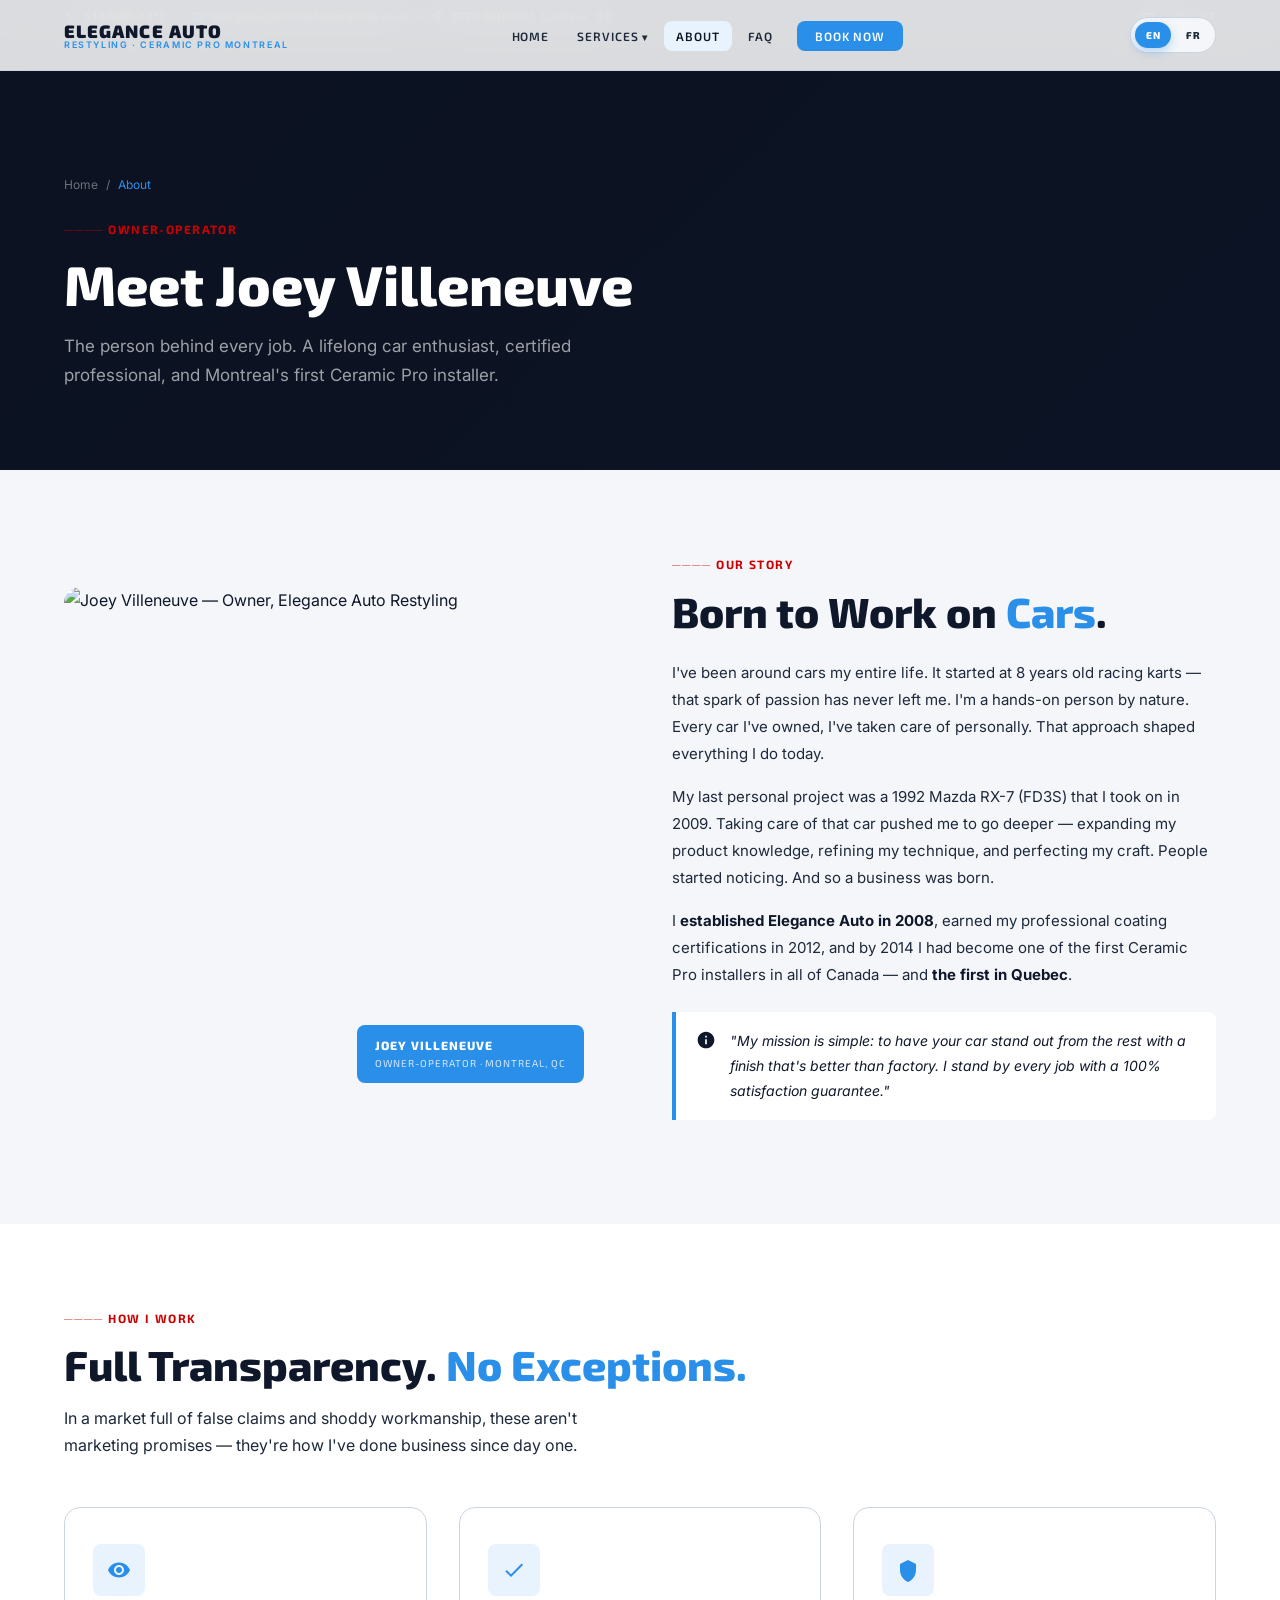
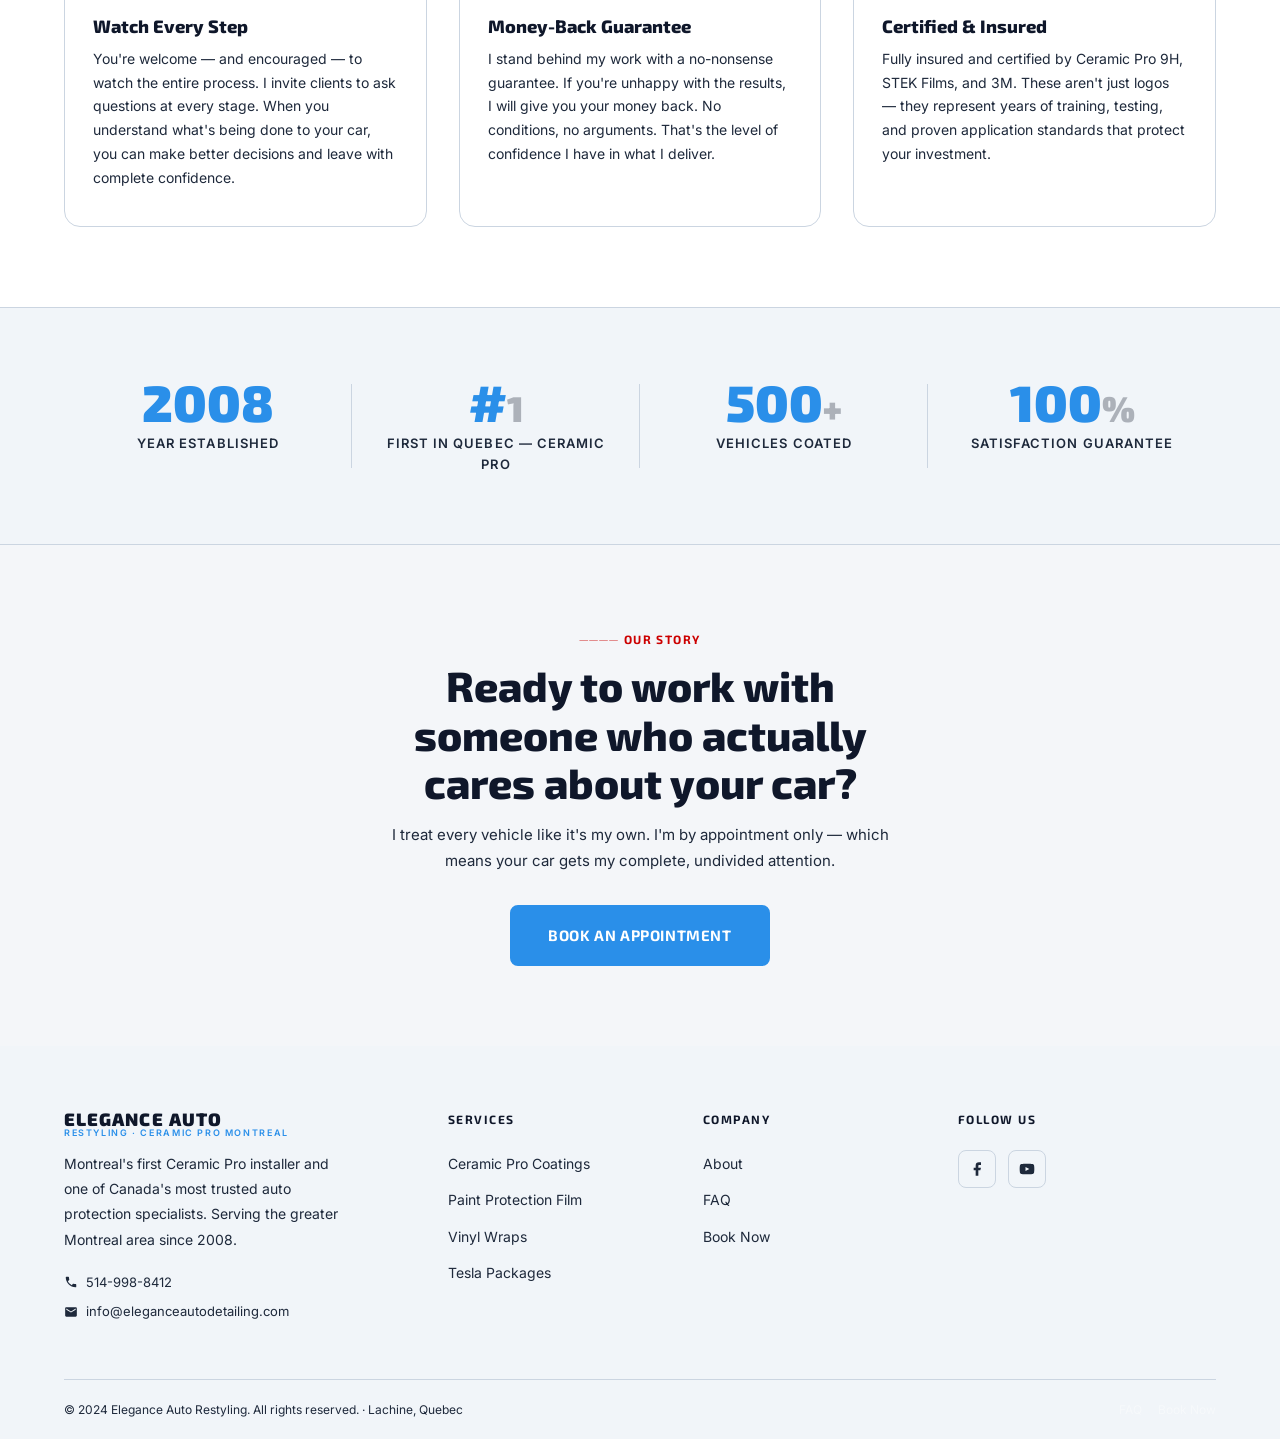
==== about.html @ b11c7e1a "Complete redesign for Elegance Auto Detailing  English/French localization, premium UI, and hero vis" ====
<!DOCTYPE html>
<html lang="en">
<head>
  <meta charset="UTF-8" />
  <meta name="viewport" content="width=device-width, initial-scale=1.0" />
  <title>About Joey Villeneuve — Elegance Auto Restyling Montreal</title>
  <meta name="description" content="Meet Joey Villeneuve, owner-operator of Elegance Auto Restyling. The first Ceramic Pro installer in Quebec, in the industry since 2008, with a passion for cars since childhood." />
  <link rel="stylesheet" href="styles.css" />
</head>
<body>

  <!-- ======================================================
       TOP BAR
  ======================================================= -->
  <div class="top-bar">
    <div class="container top-bar-inner">
      <div class="top-bar-info">
        <span>
          <svg width="14" height="14" fill="none" viewBox="0 0 24 24"><path fill="currentColor" d="M6.62 10.79c1.44 2.83 3.76 5.14 6.59 6.59l2.2-2.2c.27-.27.67-.36 1.02-.24 1.12.37 2.33.57 3.57.57.55 0 1 .45 1 1V20c0 .55-.45 1-1 1-9.39 0-17-7.61-17-17 0-.55.45-1 1-1h3.5c.55 0 1 .45 1 1 0 1.25.2 2.45.57 3.57.11.35.03.74-.25 1.02l-2.2 2.2z"/></svg>
          514-998-8412
        </span>
        <span>
          <svg width="14" height="14" fill="none" viewBox="0 0 24 24"><path fill="currentColor" d="M20 4H4c-1.1 0-1.99.9-1.99 2L2 18c0 1.1.9 2 2 2h16c1.1 0 2-.9 2-2V6c0-1.1-.9-2-2-2zm0 4l-8 5-8-5V6l8 5 8-5v2z"/></svg>
          info@eleganceautodetailing.com
        </span>
        <span>
          <svg width="14" height="14" fill="none" viewBox="0 0 24 24"><path fill="currentColor" d="M12 2C8.13 2 5 5.13 5 9c0 5.25 7 13 7 13s7-7.75 7-13c0-3.87-3.13-7-7-7zm0 9.5c-1.38 0-2.5-1.12-2.5-2.5s1.12-2.5 2.5-2.5 2.5 1.12 2.5 2.5-1.12 2.5-2.5 2.5z"/></svg>
          2776 Rathwell, Lachine, QC
        </span>
      </div>
      <div class="top-bar-social">
        <a href="https://facebook.com" target="_blank">FB</a>
        <a href="https://instagram.com" target="_blank">IG</a>
        <a href="https://youtube.com" target="_blank">YT</a>
      </div>
    </div>
  </div>

  <nav class="nav">
    <div class="container">
      <div class="nav-inner">
        <a href="index.html" class="nav-logo" style="text-decoration:none;">
          <span class="nav-logo-main">Elegance Auto</span>
          <span class="nav-logo-sub" data-i18n="nav_logo_sub">Restyling · Ceramic Pro Montreal</span>
        </a>
        <ul class="nav-links">
          <li><a href="index.html" data-i18n="nav_home">Home</a></li>
          <li class="nav-dropdown">
            <a href="#" data-i18n="nav_services">Services</a>
            <ul class="nav-dropdown-menu">
              <li><a href="ceramic-coating.html" data-i18n="nav_ceramic">Ceramic Pro Coatings</a></li>
              <li><a href="ppf.html" data-i18n="nav_ppf">Paint Protection Film</a></li>
              <li><a href="vinyl-wraps.html" data-i18n="nav_vinyl">Vinyl Wraps</a></li>
              <li><a href="tesla.html" data-i18n="nav_tesla">Tesla Packages</a></li>
            </ul>
          </li>
          <li><a href="about.html" class="active" data-i18n="nav_about">About</a></li>
          <li><a href="faq.html" data-i18n="nav_faq">FAQ</a></li>
          <li><a href="contact.html" class="nav-cta" data-i18n="nav_book">Book Now</a></li>
        </ul>
        <div class="lang-switch" id="lang-toggle" role="button" aria-label="Switch language">
          <div class="lang-switch-cursor"></div>
          <div class="lang-switch-btn active" data-value="en">EN</div>
          <div class="lang-switch-btn" data-value="fr">FR</div>
        </div>
        <div class="nav-hamburger"><span></span><span></span><span></span></div>
      </div>
    </div>
    <div class="nav-mobile">
      <div class="lang-switch" id="lang-toggle-mobile" role="button" aria-label="Switch language">
        <div class="lang-switch-cursor"></div>
        <div class="lang-switch-btn active" data-value="en">EN</div>
        <div class="lang-switch-btn" data-value="fr">FR</div>
      </div>
      <a href="index.html" data-i18n="nav_home">Home</a>
      <a href="ceramic-coating.html" data-i18n="nav_ceramic">Ceramic Coatings</a>
      <a href="ppf.html" data-i18n="nav_ppf">Paint Protection Film</a>
      <a href="vinyl-wraps.html" data-i18n="nav_vinyl">Vinyl Wraps</a>
      <a href="tesla.html" data-i18n="nav_tesla">Tesla Packages</a>
      <a href="about.html" data-i18n="nav_about">About Joey</a>
      <a href="faq.html" data-i18n="nav_faq">FAQ</a>
      <a href="contact.html" data-i18n="nav_book">Book Now</a>
    </div>
  </nav>

  <!-- PAGE HERO -->
  <div class="page-hero">
    <div class="page-hero-bg" style="background-image: url('http://www.eleganceautodetailing.com/uploads/6/9/9/3/6993360/ferrari-ff-9_1_orig.jpg');"></div>
    <div class="page-hero-gradient"></div>
    <div class="container">
      <div class="page-hero-content">
        <div class="breadcrumb"><a href="index.html" data-i18n="nav_home">Home</a> / <span data-i18n="nav_about">About</span></div>
        <div class="section-label" data-i18n="about_eyebrow">Owner-Operator</div>
        <h1 data-i18n="about_title">Meet <span class="highlight">Joey Villeneuve</span></h1>
        <p data-i18n="about_sub">The person behind every job. A lifelong car enthusiast, certified professional, and Montreal's first Ceramic Pro installer.</p>
      </div>
    </div>
  </div>

  <!-- STORY -->
  <section class="about-section">
    <div class="container">
      <div class="about-grid">
        <div class="about-image-wrap">
          <img src="https://eleganceautodetailing-french.weebly.com/uploads/6/9/9/3/6993360/1874423.jpg?296" alt="Joey Villeneuve — Owner, Elegance Auto Restyling" />
          <div class="about-badge">
            <span data-i18n="story_badge_name">Joey Villeneuve</span><br>
            <span style="font-weight:400;font-size:10px;opacity:0.8;" data-i18n="about_badge_sub">Owner-Operator · Montreal, QC</span>
          </div>
        </div>
        <div class="about-content">
          <div class="section-label" data-i18n="story_label">The Story</div>
          <h2 class="section-title" data-i18n="about_story_title">Born to Work on <span class="highlight">Cars</span>.</h2>
          <p data-i18n="about_p1">I've been around cars my entire life. It started at 8 years old racing karts — that spark of passion has never left me. I'm a hands-on person by nature. Every car I've owned, I've taken care of personally. That approach shaped everything I do today.</p>
          <p data-i18n="about_p2">My last personal project was a 1992 Mazda RX-7 (FD3S) that I took on in 2009. Taking care of that car pushed me to go deeper — expanding my product knowledge, refining my technique, and perfecting my craft. People started noticing. And so a business was born.</p>
          <p data-i18n="about_p3">I <strong>established Elegance Auto in 2008</strong>, earned my professional coating certifications in 2012, and by 2014 I had become one of the first Ceramic Pro installers in all of Canada — and <strong>the first in Quebec</strong>.</p>

          <div class="about-highlight">
            <svg width="20" height="20" fill="none" viewBox="0 0 24 24" style="flex-shrink:0;margin-top:2px;"><path fill="currentColor" d="M12 2C6.48 2 2 6.48 2 12s4.48 10 10 10 10-4.48 10-10S17.52 2 12 2zm1 15h-2v-6h2v6zm0-8h-2V7h2v2z"/></svg>
            <p data-i18n="story_quote">"My mission is simple: get your car looking its best, and having it stand out from the rest. A beautiful final product and unmatched professionalism and customer service is what I aim for. I stand by my work — if you are unhappy with the results, I will give you your money back. It's that simple."</p>
          </div>
        </div>
      </div>
    </div>
  </section>

  <!-- VALUES -->
  <section style="background: var(--white); padding: 80px 0;">
    <div class="container">
      <div class="section-label" data-i18n="about_how_label">How I Work</div>
      <h2 class="section-title" data-i18n="about_how_title">Full Transparency. <span class="highlight">No Exceptions.</span></h2>
      <p class="section-sub" data-i18n="about_how_sub">In a market full of false claims and shoddy workmanship, these aren't marketing promises — they're how I've done business since day one.</p>

      <div class="features-grid" style="margin-top:48px;">
        <div class="feature-card">
          <div class="feature-icon">
            <svg width="24" height="24" fill="none" viewBox="0 0 24 24"><path fill="currentColor" d="M12 4.5C7 4.5 2.73 7.61 1 12c1.73 4.39 6 7.5 11 7.5s9.27-3.11 11-7.5c-1.73-4.39-6-7.5-11-7.5zM12 17c-2.76 0-5-2.24-5-5s2.24-5 5-5 5 2.24 5 5-2.24 5-5 5zm0-8c-1.66 0-3 1.34-3 3s1.34 3 3 3 3-1.34 3-3-1.34-3-3-3z"/></svg>
          </div>
          <h3 data-i18n="about_watch_title">Watch Every Step</h3>
          <p data-i18n="about_watch_desc">You're welcome — and encouraged — to watch the entire process. I invite clients to ask questions at every stage. When you understand what's being done to your car, you can make better decisions and leave with complete confidence.</p>
        </div>
        <div class="feature-card">
          <div class="feature-icon">
            <svg width="24" height="24" fill="none" viewBox="0 0 24 24"><path fill="currentColor" d="M9 16.17L4.83 12l-1.42 1.41L9 19 21 7l-1.41-1.41L9 16.17z"/></svg>
          </div>
          <h3 data-i18n="about_money_title">Money-Back Guarantee</h3>
          <p data-i18n="about_money_desc">I stand behind my work with a no-nonsense guarantee. If you're unhappy with the results, I will give you your money back. No conditions, no arguments. That's the level of confidence I have in what I deliver.</p>
        </div>
        <div class="feature-card">
          <div class="feature-icon">
            <svg width="24" height="24" fill="none" viewBox="0 0 24 24"><path fill="currentColor" d="M12 2L4 6v6c0 5.55 3.84 10.74 8 12 4.16-1.26 8-6.45 8-12V6l-8-4z"/></svg>
          </div>
          <h3 data-i18n="about_cert_title">Certified &amp; Insured</h3>
          <p data-i18n="about_cert_desc">Fully insured and certified by Ceramic Pro 9H, STEK Films, and 3M. These aren't just logos — they represent years of training, testing, and proven application standards that protect your investment.</p>
        </div>
      </div>
    </div>
  </section>

  <!-- STATS -->
  <section class="stats-section compact">
    <div class="container">
      <div class="stats-grid">
        <div class="stat-item"><div class="stat-number">2008</div><div class="stat-label">Year Established</div></div>
        <div class="stat-item"><div class="stat-number">#<span>1</span></div><div class="stat-label">First in Quebec — Ceramic Pro</div></div>
        <div class="stat-item"><div class="stat-number">500<span>+</span></div><div class="stat-label">Vehicles Coated</div></div>
        <div class="stat-item"><div class="stat-number">100<span>%</span></div><div class="stat-label">Satisfaction Guarantee</div></div>
      </div>
    </div>
  </section>

  <!-- CTA -->
  <section style="background: var(--gray-light); padding: 80px 0; text-align:center;">
    <div class="container">
      <div class="section-label" data-i18n="story_label">Work With Joey</div>
      <h2 class="section-title" style="max-width:560px; margin:0 auto 16px;" data-i18n="about_cta_title">Ready to work with someone who actually cares about your car?</h2>
      <p style="color:var(--gray); max-width:500px; margin:0 auto 32px; font-size:15px; line-height:1.7;" data-i18n="about_cta_sub">I treat every vehicle like it's my own. I'm by appointment only — which means your car gets my complete, undivided attention.</p>
      <a href="contact.html" class="btn btn-primary" style="font-size:15px; padding:16px 36px;" data-i18n="about_cta_btn">Book an Appointment</a>
    </div>
  </section>

  <footer class="footer">
    <div class="container">
      <div class="footer-grid">
        <div class="footer-brand">
          <a href="index.html" class="nav-logo" style="text-decoration:none;"><span class="nav-logo-main">Elegance Auto</span><span class="nav-logo-sub" data-i18n="nav_logo_sub">Restyling · Ceramic Pro Montreal</span></a>
          <p data-i18n="footer_desc">Montreal's first Ceramic Pro installer and one of Canada's most trusted auto protection specialists. Serving the greater Montreal area since 2008.</p>
          <div class="footer-contact">
            <a href="tel:5149988412"><svg width="14" height="14" fill="none" viewBox="0 0 24 24"><path fill="currentColor" d="M6.62 10.79c1.44 2.83 3.76 5.14 6.59 6.59l2.2-2.2c.27-.27.67-.36 1.02-.24 1.12.37 2.33.57 3.57.57.55 0 1 .45 1 1V20c0 .55-.45 1-1 1-9.39 0-17-7.61-17-17 0-.55.45-1 1-1h3.5c.55 0 1 .45 1 1 0 1.25.2 2.45.57 3.57.11.35.03.74-.25 1.02l-2.2 2.2z"/></svg>514-998-8412</a>
            <a href="mailto:info@eleganceautodetailing.com"><svg width="14" height="14" fill="none" viewBox="0 0 24 24"><path fill="currentColor" d="M20 4H4c-1.1 0-2 .9-2 2v12c0 1.1.9 2 2 2h16c1.1 0 2-.9 2-2V6c0-1.1-.9-2-2-2zm0 4l-8 5-8-5V6l8 5 8-5v2z"/></svg>info@eleganceautodetailing.com</a>
          </div>
        </div>
        <div><div class="footer-heading" data-i18n="footer_services">Services</div><ul class="footer-links"><li><a href="ceramic-coating.html" data-i18n="nav_ceramic">Ceramic Coatings</a></li><li><a href="ppf.html" data-i18n="nav_ppf">Paint Protection Film</a></li><li><a href="vinyl-wraps.html" data-i18n="nav_vinyl">Vinyl Wraps</a></li><li><a href="tesla.html" data-i18n="nav_tesla">Tesla Packages</a></li></ul></div>
        <div><div class="footer-heading" data-i18n="footer_company">Company</div><ul class="footer-links"><li><a href="about.html" data-i18n="nav_about">About Joey</a></li><li><a href="faq.html" data-i18n="nav_faq">FAQ</a></li><li><a href="contact.html" data-i18n="nav_book">Book an Appointment</a></li></ul></div>
        <div><div class="footer-heading" data-i18n="footer_follow">Follow Us</div><div class="footer-social"><a href="https://www.facebook.com/pages/Elegance-Auto-Detailing/112193962170449" target="_blank" rel="noopener"><svg width="16" height="16" fill="currentColor" viewBox="0 0 24 24"><path d="M18 2h-3a5 5 0 0 0-5 5v3H7v4h3v8h4v-8h3l1-4h-4V7a1 1 0 0 1 1-1h3z"/></svg></a><a href="https://www.youtube.com/user/EleganceAutoDetails" target="_blank" rel="noopener"><svg width="16" height="16" fill="currentColor" viewBox="0 0 24 24"><path d="M22.54 6.42a2.78 2.78 0 0 0-1.95-1.96C18.88 4 12 4 12 4s-6.88 0-8.59.46A2.78 2.78 0 0 0 1.46 6.42 29 29 0 0 0 1 12a29 29 0 0 0 .46 5.58 2.78 2.78 0 0 0 1.95 1.95C5.12 20 12 20 12 20s6.88 0 8.59-.47a2.78 2.78 0 0 0 1.95-1.95A29 29 0 0 0 23 12a29 29 0 0 0-.46-5.58zM9.75 15.02V8.98L15.5 12l-5.75 3.02z"/></svg></a></div></div>
      </div>
      <div class="footer-bottom"><span data-i18n="footer_rights">© 2024 Elegance Auto Restyling. All rights reserved.</span><div style="display:flex;gap:16px;"><a href="faq.html" data-i18n="nav_faq">FAQ</a><a href="contact.html" data-i18n="nav_book">Contact</a></div></div>
    </div>
  </footer>

  <script src="js/main.js"></script>
</body>
</html>
---- styles.css ----
/* ============================================================
   ELEGANCE AUTO RESTYLING — Global Stylesheet
   Brand: Primary #2A8FE9 | Accent #CC0000 | BG #FFFFFF | Text #000000
   ============================================================ */

@import url('https://fonts.googleapis.com/css2?family=Exo+2:wght@300;400;600;700;800;900&family=Inter:wght@300;400;500;600&display=swap');

/* --- Reset & Base ------------------------------------------ */
*, *::before, *::after { box-sizing: border-box; margin: 0; padding: 0; }

:root {
  --blue:        #2A8FE9;
  --blue-dark:   #1a6fc0;
  --blue-light:  #e8f3fd;
  --red:         #CC0000;
  --red-dark:    #a30000;
  --black:       #0F172A; /* Slate 900 for better elegance */
  --white:       #FFFFFF;
  --dark:        #F8FAFC; /* Slate 50 for light mode background */
  --dark-2:      #F1F5F9; /* Slate 100 */
  --gray:        #1E293B; /* Slate 800 for maximum readability on light backgrounds */
  --gray-light:  #F4F6F9;
  --border:      #CBD5E1; /* Slate 300 for clearer borders */
  --font-head:   'Exo 2', sans-serif;
  --font-body:   'Inter', sans-serif;
  --radius:      8px;
  --radius-lg:   16px;
  --shadow:      0 10px 15px -3px rgba(0,0,0,0.1), 0 4px 6px -2px rgba(0,0,0,0.05);
  --shadow-md:   0 20px 25px -5px rgba(0,0,0,0.1), 0 10px 10px -5px rgba(0,0,0,0.04);
  --transition:  0.3s cubic-bezier(0.4, 0, 0.2, 1);
}

html { scroll-behavior: smooth; }

body {
  font-family: var(--font-body);
  font-size: 16px;
  line-height: 1.65;
  color: var(--black);
  background: var(--white);
  overflow-x: hidden;
}

img { display: block; max-width: 100%; height: auto; }

a { color: var(--red); text-decoration: none; transition: color var(--transition); }
a:hover { color: var(--red-dark); }

ul { list-style: none; }

/* --- Typography -------------------------------------------- */
h1, h2, h3, h4, h5 {
  font-family: var(--font-head);
  line-height: 1.15;
  font-weight: 800;
  color: var(--black);
}

.section-label {
  display: inline-block;
  font-family: var(--font-head);
  font-size: 12px;
  font-weight: 700;
  letter-spacing: 0.12em;
  text-transform: uppercase;
  color: var(--red);
  margin-bottom: 12px;
}
.section-label::before {
  content: '──── ';
  opacity: 0.5;
}

.section-title {
  font-size: clamp(28px, 4vw, 42px);
  font-weight: 800;
  margin-bottom: 16px;
}

.section-title .highlight { color: var(--blue); }

.section-sub {
  font-size: 16px;
  color: var(--gray);
  max-width: 560px;
  line-height: 1.7;
}

/* --- Layout ------------------------------------------------ */
.container {
  width: 100%;
  max-width: 1200px;
  margin: 0 auto;
  padding: 0 24px;
}

section { padding: 80px 0; }
section.compact { padding: 48px 0; }

/* --- Buttons ----------------------------------------------- */
.btn {
  display: inline-flex;
  align-items: center;
  gap: 8px;
  font-family: var(--font-head);
  font-weight: 700;
  font-size: 14px;
  letter-spacing: 0.04em;
  text-transform: uppercase;
  padding: 14px 28px;
  border-radius: var(--radius);
  border: 2px solid transparent;
  cursor: pointer;
  transition: all var(--transition);
  white-space: nowrap;
}

.btn-primary {
  background: var(--blue);
  color: var(--white);
  border-color: var(--blue);
}
.btn-primary:hover {
  background: var(--blue-dark);
  border-color: var(--blue-dark);
  color: var(--white);
  transform: translateY(-2px);
  box-shadow: 0 6px 20px rgba(42, 143, 233, 0.35);
}

.btn-outline {
  background: transparent;
  color: var(--blue);
  border-color: var(--blue);
}
.btn-outline:hover {
  background: var(--blue);
  color: var(--white);
  border-color: var(--blue);
}

.btn-red {
  background: var(--red);
  color: var(--white);
  border-color: var(--red);
}
.btn-red:hover {
  background: var(--red-dark);
  border-color: var(--red-dark);
  color: var(--white);
  transform: translateY(-2px);
}

.btn-dark {
  background: var(--dark);
  color: var(--white);
  border-color: var(--dark);
}
.btn-dark:hover {
  background: #1e2d45;
  border-color: #1e2d45;
  color: var(--white);
}

/* --- Top Bar ---------------------------------------------- */
.top-bar {
  background: var(--black);
  color: rgba(255,255,255,0.7);
  font-size: 11px;
  font-weight: 600;
  letter-spacing: 0.05em;
  padding: 8px 0;
  border-bottom: 1px solid rgba(255,255,255,0.1);
}

.top-bar-inner {
  display: flex;
  justify-content: space-between;
  align-items: center;
}

.top-bar-info {
  display: flex;
  gap: 24px;
}

.top-bar-info span {
  display: flex;
  align-items: center;
  gap: 6px;
}

.top-bar-info svg {
  color: var(--blue);
}

.top-bar-social {
  display: flex;
  gap: 16px;
}

.top-bar-social a {
  color: inherit;
  transition: color var(--transition);
}

.top-bar-social a:hover {
  color: var(--white);
}

/* --- Navigation -------------------------------------------- */
.nav {
  position: fixed;
  top: 0;
  left: 0;
  right: 0;
  z-index: 1000;
  background: rgba(255, 255, 255, 0.85);
  backdrop-filter: blur(16px);
  -webkit-backdrop-filter: blur(16px);
  border-bottom: 1px solid var(--border);
  transition: all var(--transition);
}

.nav.scrolled {
  background: rgba(255, 255, 255, 0.95);
  box-shadow: var(--shadow);
}

.nav-inner {
  display: flex;
  align-items: center;
  justify-content: space-between;
  height: 70px;
}

.nav-logo {
  display: flex;
  flex-direction: column;
  line-height: 1;
}

.nav-logo-main {
  font-family: var(--font-head);
  font-weight: 900;
  font-size: 18px;
  letter-spacing: 0.06em;
  text-transform: uppercase;
  color: var(--black);
}

.nav-logo-sub {
  font-size: 9px;
  letter-spacing: 0.18em;
  text-transform: uppercase;
  color: var(--blue);
  font-weight: 600;
}

.nav-links {
  display: flex;
  align-items: center;
  gap: 4px;
}

.nav-links a {
  font-family: var(--font-head);
  font-size: 12px;
  font-weight: 600;
  letter-spacing: 0.08em;
  text-transform: uppercase;
  color: var(--gray);
  padding: 8px 12px;
  border-radius: var(--radius);
  transition: all var(--transition);
}

.nav-links a:hover,
.nav-links a.active {
  color: var(--black);
  background: var(--blue-light);
}

.nav-links a.nav-cta {
  background: var(--blue);
  color: var(--white);
  padding: 8px 18px;
  margin-left: 8px;
}
.nav-links a.nav-cta:hover {
  background: var(--blue-dark);
}

/* Dropdown */
.nav-dropdown {
  position: relative;
}

.nav-dropdown > a::after {
  content: ' ▾';
  font-size: 10px;
}

.nav-dropdown-menu {
  display: none;
  position: absolute;
  top: 100%; /* Align directly to the parent */
  left: 0;
  background: var(--white);
  border: 1px solid var(--border);
  border-radius: var(--radius);
  min-width: 200px;
  padding: 8px 0;
  box-shadow: var(--shadow-md);
  margin-top: 8px; /* Use margin for the gap */
}

/* Bridge the gap between the nav item and the dropdown menu */
.nav-dropdown-menu::before {
  content: '';
  position: absolute;
  top: -12px;
  left: 0;
  right: 0;
  height: 12px;
  background: transparent;
}

.nav-dropdown:hover .nav-dropdown-menu {
  display: block;
}

.nav-dropdown-menu a {
  display: block;
  padding: 10px 16px;
  font-size: 12px;
  border-radius: 0;
  color: var(--gray) !important;
  background: transparent !important;
}

.nav-dropdown-menu a:hover {
  color: var(--black) !important;
  background: var(--blue-light) !important;
  padding-left: 22px;
}

.nav-hamburger {
  display: none;
  flex-direction: column;
  gap: 5px;
  cursor: pointer;
  padding: 4px;
}

.nav-hamburger span {
  display: block;
  width: 24px;
  height: 2px;
  background: var(--black);
  border-radius: 2px;
  transition: all var(--transition);
}

.nav-mobile {
  display: none;
  background: var(--white);
  padding: 16px 24px 24px;
  border-top: 1px solid var(--border);
}

.nav-mobile.open { display: block; }

.nav-mobile a {
  display: block;
  font-family: var(--font-head);
  font-size: 14px;
  font-weight: 700;
  text-transform: uppercase;
  letter-spacing: 0.06em;
  color: var(--gray);
  padding: 12px 0;
  border-bottom: 1px solid var(--border);
}

.nav-mobile a:hover { color: var(--blue); }

/* --- Language Toggle --------------------------------------- */
.lang-switch {
  display: flex;
  align-items: center;
  gap: 4px;
  background: var(--gray-light);
  padding: 4px;
  border-radius: 40px;
  margin-left: 16px;
  position: relative;
  cursor: pointer;
  border: 1px solid var(--border);
  transition: all var(--transition);
}

.lang-switch:hover {
  border-color: var(--blue);
  box-shadow: 0 2px 10px rgba(42, 143, 233, 0.1);
}

.lang-switch-btn {
  font-family: var(--font-head);
  font-size: 10px;
  font-weight: 800;
  text-transform: uppercase;
  letter-spacing: 0.05em;
  color: var(--gray);
  width: 36px;
  height: 26px;
  display: flex;
  align-items: center;
  justify-content: center;
  border-radius: 20px;
  z-index: 2;
  transition: all var(--transition);
  pointer-events: none; /* Let the container handle clicks */
}

.lang-switch-btn.active {
  color: var(--white);
}

.lang-switch-cursor {
  position: absolute;
  top: 4px;
  left: 4px;
  width: 36px;
  height: 26px;
  background: var(--blue);
  border-radius: 20px;
  z-index: 1;
  transition: all var(--transition);
  box-shadow: 0 4px 10px rgba(42, 143, 233, 0.3);
}

/* Interaction States via [data-lang] on <html> */
html[data-lang="fr"] .lang-switch-cursor {
  transform: translateX(40px);
}

/* Mobile Toggle Adjustment */
.nav-mobile .lang-switch {
  margin: 20px 0;
  width: fit-content;
}

/* --- Hero -------------------------------------------------- */
.hero {
  position: relative;
  min-height: 100vh;
  display: flex;
  align-items: center;
  overflow: hidden;
  background: #f1f5f9;
}

.hero-bg {
  position: absolute;
  inset: 0;
  background-size: cover;
  background-position: center right;
  background-repeat: no-repeat;
  opacity: 1;
}

.hero-gradient {
  position: absolute;
  inset: 0;
  background: linear-gradient(
    90deg,
    rgba(255, 255, 255, 0.95) 20%,
    rgba(255, 255, 255, 0.85) 45%,
    rgba(255, 255, 255, 0.1) 100%
  );
}

.hero-content {
  position: relative;
  z-index: 2;
  padding-top: 90px;
  max-width: 680px;
}

.hero-eyebrow {
  display: inline-flex;
  align-items: center;
  gap: 10px;
  font-family: var(--font-head);
  font-size: 11px;
  font-weight: 700;
  letter-spacing: 0.16em;
  text-transform: uppercase;
  color: var(--red);
  margin-bottom: 24px;
}

.hero-eyebrow::before {
  content: '';
  display: block;
  width: 40px;
  height: 2px;
  background: var(--red);
  flex-shrink: 0;
}

.hero h1 {
  font-size: clamp(38px, 5.5vw, 72px);
  font-weight: 900;
  color: var(--black);
  line-height: 1.05;
  margin-bottom: 24px;
}

.hero h1 .highlight { color: var(--blue); }

.hero-sub {
  font-size: 17px;
  color: var(--gray);
  margin-bottom: 40px;
  max-width: 520px;
  line-height: 1.7;
}

.hero-ctas {
  display: flex;
  gap: 16px;
  flex-wrap: wrap;
  margin-bottom: 60px;
}

.hero-badges {
  display: flex;
  gap: 24px;
  flex-wrap: wrap;
  padding-top: 32px;
  border-top: 1px solid var(--border);
}

.hero-badge {
  display: flex;
  align-items: center;
  gap: 8px;
  font-size: 12px;
  font-weight: 600;
  color: var(--gray);
  letter-spacing: 0.04em;
}

.hero-badge svg {
  flex-shrink: 0;
  color: var(--blue);
}

/* --- Feature Highlight Cards (Right below Hero) ------------ */
.intro-cards {
  margin-top: -80px;
  position: relative;
  z-index: 10;
}

.intro-cards-grid {
  display: grid;
  grid-template-columns: repeat(3, 1fr);
  gap: 24px;
}

.intro-card {
  background: var(--white);
  padding: 40px 32px;
  border-radius: var(--radius-lg);
  box-shadow: var(--shadow-md);
  text-align: center;
  transition: transform var(--transition);
  border: 1px solid var(--border);
}

.intro-card:hover {
  transform: translateY(-8px);
}

.intro-card-icon {
  width: 64px;
  height: 64px;
  background: var(--blue-light);
  color: var(--blue);
  border-radius: 50%;
  display: flex;
  align-items: center;
  justify-content: center;
  margin: 0 auto 20px;
}

.intro-card h3 {
  font-size: 18px;
  margin-bottom: 12px;
}

.intro-card p {
  font-size: 14px;
  color: var(--gray);
}

/* --- Services bar (Old) ------------------------------------ */
.hero-services-bar {
  display: none; /* Hide old bar, using new intro cards */
}

.hero-services-bar .container {
  display: flex;
  align-items: stretch;
}

.hero-service-pill {
  flex: 1;
  display: flex;
  align-items: center;
  gap: 10px;
  padding: 18px 20px;
  border-right: 1px solid rgba(255,255,255,0.06);
  color: rgba(255,255,255,0.6);
  font-size: 13px;
  font-weight: 500;
  transition: all var(--transition);
  text-decoration: none;
}

.hero-service-pill:last-child { border-right: none; }

.hero-service-pill:hover {
  background: rgba(42, 143, 233, 0.12);
  color: var(--white);
}

.hero-service-pill svg {
  flex-shrink: 0;
  color: var(--blue);
  opacity: 0.7;
  transition: opacity var(--transition);
}

.hero-service-pill:hover svg { opacity: 1; }

/* --- Why Us (3-col features) ------------------------------- */
.features-section {
  background: var(--white);
}

.features-grid {
  display: grid;
  grid-template-columns: repeat(3, 1fr);
  gap: 32px;
  margin-top: 56px;
}

.feature-card {
  padding: 36px 28px;
  border: 1px solid var(--border);
  border-radius: var(--radius-lg);
  position: relative;
  overflow: hidden;
  transition: all var(--transition);
}

.feature-card::before {
  content: '';
  position: absolute;
  top: 0;
  left: 0;
  right: 0;
  height: 3px;
  background: var(--blue);
  transform: scaleX(0);
  transform-origin: left;
  transition: transform var(--transition);
}

.feature-card:hover {
  box-shadow: var(--shadow-md);
  transform: translateY(-4px);
  border-color: var(--blue-light);
}

.feature-card:hover::before {
  transform: scaleX(1);
}

.feature-icon {
  width: 52px;
  height: 52px;
  background: var(--blue-light);
  border-radius: var(--radius);
  display: flex;
  align-items: center;
  justify-content: center;
  margin-bottom: 20px;
  color: var(--blue);
}

.feature-card h3 {
  font-size: 18px;
  font-weight: 800;
  margin-bottom: 10px;
  color: var(--black);
}

.feature-card p {
  font-size: 14px;
  color: var(--gray);
  line-height: 1.7;
}

/* --- Stats Strip ------------------------------------------- */
.stats-section {
  background: var(--dark-2);
  padding: 60px 0;
  border-top: 1px solid var(--border);
  border-bottom: 1px solid var(--border);
}

.stats-grid {
  display: grid;
  grid-template-columns: repeat(4, 1fr);
  gap: 0;
}

.stat-item {
  text-align: center;
  padding: 20px;
  position: relative;
}

.stat-item::after {
  content: '';
  position: absolute;
  right: 0;
  top: 20%;
  bottom: 20%;
  width: 1px;
  background: var(--border);
}

.stat-item:last-child::after { display: none; }

.stat-number {
  font-family: var(--font-head);
  font-size: clamp(36px, 4vw, 52px);
  font-weight: 900;
  color: var(--blue);
  line-height: 1;
  margin-bottom: 6px;
}

.stat-number span {
  color: var(--black);
  opacity: 0.3;
  font-size: 0.7em;
}

.stat-label {
  font-size: 13px;
  font-weight: 600;
  color: var(--gray);
  text-transform: uppercase;
  letter-spacing: 0.08em;
}

/* --- About Section ----------------------------------------- */
.about-section {
  background: var(--gray-light);
  overflow: hidden;
}

.about-grid {
  display: grid;
  grid-template-columns: 1fr 1fr;
  gap: 64px;
  align-items: center;
}

.about-image-wrap {
  position: relative;
  border-radius: var(--radius-lg);
  overflow: hidden;
}

.about-image-wrap img {
  width: 100%;
  height: 520px;
  object-fit: cover;
  display: block;
}

.about-badge {
  position: absolute;
  bottom: 24px;
  right: 24px;
  background: var(--blue);
  color: var(--white);
  font-family: var(--font-head);
  font-weight: 800;
  font-size: 12px;
  text-transform: uppercase;
  letter-spacing: 0.08em;
  padding: 12px 18px;
  border-radius: var(--radius);
  line-height: 1.4;
}

.about-content h2 {
  margin-bottom: 24px;
}

.about-content p {
  color: var(--gray);
  font-size: 15px;
  line-height: 1.8;
  margin-bottom: 16px;
}

.about-content p strong {
  color: var(--black);
}

.about-highlight {
  display: flex;
  align-items: flex-start;
  gap: 14px;
  background: var(--white);
  border-left: 4px solid var(--blue);
  border-radius: 0 var(--radius) var(--radius) 0;
  padding: 16px 20px;
  margin: 24px 0;
}

.about-highlight p {
  margin-bottom: 0;
  font-size: 14px;
  font-style: italic;
  color: var(--black);
}

/* --- Services Grid ----------------------------------------- */
.services-section { background: var(--white); }

.services-grid {
  display: grid;
  grid-template-columns: repeat(2, 1fr);
  gap: 24px;
  margin-top: 56px;
}

.service-card {
  position: relative;
  border-radius: var(--radius-lg);
  overflow: hidden;
  background: var(--dark);
  min-height: 300px;
  display: flex;
  flex-direction: column;
  justify-content: flex-end;
  text-decoration: none;
  transition: transform var(--transition);
}

.service-card:hover {
  transform: translateY(-4px);
}

.service-card-img {
  position: absolute;
  inset: 0;
  background-size: cover;
  background-position: center;
  transition: transform 0.4s ease;
  opacity: 0.6;
}

.service-card:hover .service-card-img {
  transform: scale(1.04);
}

.service-card-overlay {
  position: absolute;
  inset: 0;
  background: linear-gradient(0deg, rgba(11,17,32,0.92) 0%, transparent 55%);
}

.service-card-body {
  position: relative;
  z-index: 2;
  padding: 28px;
}

.service-card-label {
  display: inline-block;
  font-size: 10px;
  font-weight: 700;
  letter-spacing: 0.14em;
  text-transform: uppercase;
  color: var(--blue);
  margin-bottom: 6px;
}

.service-card-title {
  font-family: var(--font-head);
  font-size: 22px;
  font-weight: 800;
  color: var(--white);
  margin-bottom: 8px;
}

.service-card-desc {
  font-size: 13px;
  color: rgba(255,255,255,0.6);
  line-height: 1.6;
  margin-bottom: 16px;
}

.service-card-link {
  display: inline-flex;
  align-items: center;
  gap: 6px;
  font-size: 12px;
  font-weight: 700;
  letter-spacing: 0.06em;
  text-transform: uppercase;
  color: var(--white);
  transition: gap var(--transition);
}

.service-card:hover .service-card-link { gap: 10px; }

.service-card-link::after {
  content: '→';
}

/* --- Certifications / Logos -------------------------------- */
.certs-section {
  background: var(--gray-light);
  padding: 48px 0;
}

.certs-label {
  text-align: center;
  font-size: 12px;
  font-weight: 700;
  letter-spacing: 0.14em;
  text-transform: uppercase;
  color: var(--gray);
  margin-bottom: 36px;
}

.certs-grid {
  display: flex;
  align-items: center;
  justify-content: center;
  gap: 40px;
  flex-wrap: wrap;
}

.cert-logo {
  height: 40px;
  width: auto;
  opacity: 0.55;
  filter: grayscale(1);
  transition: all var(--transition);
  object-fit: contain;
}

.cert-logo:hover {
  opacity: 1;
  filter: grayscale(0);
}

/* --- Pricing Section --------------------------------------- */
.pricing-section { background: var(--white); }

.pricing-grid {
  display: grid;
  grid-template-columns: repeat(3, 1fr);
  gap: 24px;
  margin-top: 56px;
}

.pricing-card {
  border: 2px solid var(--border);
  border-radius: var(--radius-lg);
  overflow: hidden;
  transition: all var(--transition);
}

.pricing-card:hover {
  border-color: var(--blue);
  box-shadow: var(--shadow-md);
  transform: translateY(-4px);
}

.pricing-card.featured {
  border-color: var(--blue);
  position: relative;
}

.pricing-card.featured::before {
  content: 'Most Popular';
  position: absolute;
  top: 0;
  left: 50%;
  transform: translateX(-50%);
  background: var(--blue);
  color: var(--white);
  font-size: 10px;
  font-weight: 700;
  letter-spacing: 0.1em;
  text-transform: uppercase;
  padding: 5px 16px;
  border-radius: 0 0 8px 8px;
}

.pricing-header {
  background: var(--gray-light);
  padding: 28px 28px 20px;
  text-align: center;
}

.pricing-card.featured .pricing-header {
  background: var(--blue);
}

.pricing-tier {
  font-family: var(--font-head);
  font-size: 13px;
  font-weight: 700;
  letter-spacing: 0.1em;
  text-transform: uppercase;
  color: var(--gray);
  margin-bottom: 10px;
}

.pricing-card.featured .pricing-tier {
  color: rgba(255,255,255,0.7);
}

.pricing-price {
  font-family: var(--font-head);
  font-size: 42px;
  font-weight: 900;
  color: var(--blue);
  line-height: 1;
}

.pricing-card.featured .pricing-price {
  color: var(--white);
}

.pricing-price .from {
  font-size: 14px;
  font-weight: 700;
  color: var(--black);
  display: block;
  margin-bottom: 4px;
  opacity: 0.7;
}

.pricing-card.featured .pricing-price .from {
  color: rgba(255,255,255,0.85);
}

.pricing-duration {
  font-size: 12px;
  color: var(--gray);
  margin-top: 6px;
  font-weight: 600;
}

.pricing-card.featured .pricing-duration {
  color: rgba(255,255,255,0.85);
}

.pricing-body {
  padding: 28px;
}

.pricing-features {
  margin-bottom: 28px;
}

.pricing-features li {
  display: flex;
  align-items: flex-start;
  gap: 10px;
  font-size: 14px;
  color: var(--black);
  padding: 8px 0;
  border-bottom: 1px solid var(--border);
  line-height: 1.5;
  font-weight: 500;
}

.pricing-features li:last-child { border-bottom: none; }

.pricing-features li::before {
  content: '✓';
  color: var(--blue);
  font-weight: 700;
  flex-shrink: 0;
  margin-top: 1px;
}

.pricing-body .btn { width: 100%; justify-content: center; }

.pricing-note {
  text-align: center;
  margin-top: 40px;
  font-size: 14px;
  color: var(--gray);
}

.pricing-note a { color: var(--blue); font-weight: 600; }

/* --- Testimonials ------------------------------------------ */
.testimonials-section {
  background: var(--dark-2);
  position: relative;
  overflow: hidden;
  border-top: 1px solid var(--border);
  border-bottom: 1px solid var(--border);
}

.testimonials-section::before {
  content: '"';
  position: absolute;
  top: -40px;
  left: 50%;
  transform: translateX(-50%);
  font-size: 300px;
  font-family: var(--font-head);
  font-weight: 900;
  color: rgba(42, 143, 233, 0.08);
  line-height: 1;
  pointer-events: none;
}

.testimonials-header {
  text-align: center;
  margin-bottom: 56px;
}

.testimonials-header .section-title { color: var(--black); }

.testimonials-grid {
  display: grid;
  grid-template-columns: repeat(3, 1fr);
  gap: 24px;
}

.testimonial-card {
  background: var(--white);
  border: 1px solid var(--border);
  border-radius: var(--radius-lg);
  padding: 32px;
  transition: all var(--transition);
  box-shadow: var(--shadow);
}

.testimonial-card:hover {
  background: rgba(42, 143, 233, 0.08);
  border-color: rgba(42, 143, 233, 0.25);
  transform: translateY(-4px);
}

.testimonial-stars {
  display: flex;
  gap: 3px;
  margin-bottom: 16px;
  color: var(--blue);
  font-size: 14px;
}

.testimonial-quote {
  font-size: 14px;
  color: var(--gray);
  line-height: 1.8;
  margin-bottom: 24px;
  font-style: italic;
}

.testimonial-author {
  display: flex;
  align-items: center;
  gap: 12px;
}

.testimonial-avatar {
  width: 42px;
  height: 42px;
  border-radius: 50%;
  background: var(--blue);
  display: flex;
  align-items: center;
  justify-content: center;
  font-family: var(--font-head);
  font-weight: 800;
  font-size: 16px;
  color: var(--white);
  flex-shrink: 0;
}

.testimonial-name {
  font-family: var(--font-head);
  font-size: 15px;
  font-weight: 700;
  color: var(--black);
}

.testimonial-vehicle {
  font-size: 12px;
  color: var(--gray);
  opacity: 0.7;
}

/* --- Booking CTA ------------------------------------------- */
.booking-section {
  background: var(--white);
  position: relative;
  overflow: hidden;
}

.booking-section::after {
  content: '';
  position: absolute;
  inset: 0;
  background: radial-gradient(ellipse at 60% 50%, rgba(42,143,233,0.08) 0%, transparent 70%);
  pointer-events: none;
}

.booking-grid {
  display: grid;
  grid-template-columns: 1fr 1.5fr;
  gap: 64px;
  align-items: center;
  position: relative;
  z-index: 1;
}

.booking-left h2 {
  color: var(--black);
  font-size: clamp(28px, 3.5vw, 42px);
  margin-bottom: 16px;
}

.booking-left h2 .highlight { color: var(--blue); }

.booking-left p {
  color: var(--gray);
  font-size: 15px;
  line-height: 1.7;
  margin-bottom: 24px;
}

.booking-details {
  display: flex;
  flex-direction: column;
  gap: 10px;
}

.booking-detail-item {
  display: flex;
  align-items: center;
  gap: 10px;
  font-size: 14px;
  color: var(--black);
  font-weight: 500;
}

.booking-detail-item svg { color: var(--blue); flex-shrink: 0; }

.booking-form {
  background: var(--dark);
  border: 1px solid var(--border);
  border-radius: var(--radius-lg);
  padding: 36px;
  box-shadow: var(--shadow-md);
}

.booking-form h3 {
  font-family: var(--font-head);
  font-size: 18px;
  font-weight: 800;
  color: var(--black);
  margin-bottom: 24px;
}

.form-row {
  display: grid;
  grid-template-columns: 1fr 1fr;
  gap: 14px;
  margin-bottom: 14px;
}

.form-group {
  display: flex;
  flex-direction: column;
  gap: 6px;
}

.form-group label {
  font-size: 11px;
  font-weight: 700;
  letter-spacing: 0.08em;
  text-transform: uppercase;
  color: var(--gray);
}

.form-group input,
.form-group select,
.form-group textarea {
  background: var(--white);
  border: 1px solid var(--border);
  border-radius: var(--radius);
  padding: 12px 14px;
  font-family: var(--font-body);
  font-size: 14px;
  color: var(--black);
  outline: none;
  transition: border-color var(--transition);
  width: 100%;
}

.form-group input::placeholder,
.form-group textarea::placeholder {
  color: var(--gray);
  opacity: 0.4;
}

.form-group select option {
  background: var(--white);
  color: var(--black);
}

.form-group input:focus,
.form-group select:focus,
.form-group textarea:focus {
  border-color: var(--blue);
  background: rgba(42, 143, 233, 0.06);
}

.form-full {
  grid-column: 1 / -1;
}

.form-submit {
  margin-top: 20px;
}

.form-submit .btn {
  width: 100%;
  justify-content: center;
  font-size: 14px;
  padding: 16px;
}

/* --- Footer ------------------------------------------------ */
.footer {
  background: var(--dark-2);
  padding-top: 64px;
  color: var(--gray);
}

.footer-grid {
  display: grid;
  grid-template-columns: 1.6fr 1fr 1fr 1.2fr;
  gap: 40px;
  padding-bottom: 56px;
  border-bottom: 1px solid var(--border);
}

.footer-brand p {
  font-size: 14px;
  line-height: 1.8;
  margin-top: 14px;
  max-width: 280px;
}

.footer-brand .nav-logo { margin-bottom: 4px; }

.footer-contact {
  margin-top: 20px;
  display: flex;
  flex-direction: column;
  gap: 8px;
}

.footer-contact a {
  display: flex;
  align-items: center;
  gap: 8px;
  font-size: 13px;
  color: var(--gray);
  transition: color var(--transition);
}

.footer-contact a:hover { color: var(--blue); }

.footer-heading {
  font-family: var(--font-head);
  font-size: 12px;
  font-weight: 700;
  letter-spacing: 0.12em;
  text-transform: uppercase;
  color: var(--black);
  margin-bottom: 20px;
}

.footer-links li { margin-bottom: 10px; }

.footer-links a {
  font-size: 14px;
  color: var(--gray);
  transition: color var(--transition);
}

.footer-links a:hover { color: var(--blue); }

.footer-social {
  display: flex;
  gap: 12px;
  margin-top: 4px;
}

.footer-social a {
  width: 38px;
  height: 38px;
  border: 1px solid var(--border);
  border-radius: var(--radius);
  display: flex;
  align-items: center;
  justify-content: center;
  color: var(--gray);
  transition: all var(--transition);
}

.footer-social a:hover {
  border-color: var(--blue);
  color: var(--blue);
  background: var(--blue-light);
}

.footer-certifications {
  margin-top: 20px;
}

.footer-certifications p {
  font-size: 11px;
  text-transform: uppercase;
  letter-spacing: 0.1em;
  font-weight: 600;
  margin-bottom: 12px;
  color: rgba(255,255,255,0.3);
}

.footer-cert-logos {
  display: flex;
  flex-wrap: wrap;
  gap: 12px;
  align-items: center;
}

.footer-cert-logos img {
  height: 24px;
  width: auto;
  opacity: 0.5;
  filter: grayscale(1);
  transition: opacity var(--transition);
}

.footer-cert-logos img:hover { opacity: 1; }

.footer-bottom {
  display: flex;
  align-items: center;
  justify-content: space-between;
  padding: 20px 0;
  font-size: 12px;
}

.footer-bottom a {
  color: rgba(255,255,255,0.4);
  transition: color var(--transition);
}

.footer-bottom a:hover { color: var(--white); }

/* --- Inner Page Hero (service pages) ----------------------- */
.page-hero {
  background: var(--black);
  padding: 140px 0 80px;
  position: relative;
  overflow: hidden;
  color: var(--white);
}

.page-hero-bg {
  position: absolute;
  inset: 0;
  background-size: cover;
  background-position: center;
  opacity: 0.3;
  z-index: 1;
}

.page-hero-gradient {
  position: absolute;
  inset: 0;
  background: linear-gradient(135deg, rgba(11,17,32,0.9) 0%, rgba(11,17,32,0.6) 100%);
  z-index: 2;
}

.page-hero-content {
  position: relative;
  z-index: 3;
}

.page-hero h1 {
  color: var(--white);
  font-size: clamp(32px, 5vw, 56px);
  margin-bottom: 16px;
}

.page-hero p {
  color: rgba(255,255,255,0.6);
  font-size: 17px;
  max-width: 560px;
  line-height: 1.7;
}

/* --- Breadcrumb -------------------------------------------- */
.breadcrumb {
  display: flex;
  align-items: center;
  gap: 8px;
  font-size: 12px;
  color: rgba(255,255,255,0.4);
  margin-bottom: 20px;
}

.breadcrumb a { color: rgba(255,255,255,0.4); }
.breadcrumb a:hover { color: var(--blue); }
.breadcrumb span { color: var(--blue); }

/* --- Service Detail sections ------------------------------- */
.service-overview {
  background: var(--white);
}

.service-overview-grid {
  display: grid;
  grid-template-columns: 1fr 1fr;
  gap: 64px;
  align-items: center;
}

.service-overview-image {
  border-radius: var(--radius-lg);
  overflow: hidden;
  position: relative;
}

.service-overview-image img {
  width: 100%;
  height: 440px;
  object-fit: cover;
}

.service-overview-content .section-title {
  margin-top: 8px;
}

.service-overview-content p {
  color: var(--gray);
  font-size: 15px;
  line-height: 1.8;
  margin-bottom: 14px;
}

.service-specs {
  margin: 28px 0;
}

.service-spec-item {
  display: flex;
  align-items: flex-start;
  gap: 12px;
  padding: 12px 0;
  border-bottom: 1px solid var(--border);
}

.service-spec-item:last-child { border-bottom: none; }

.spec-icon {
  width: 32px;
  height: 32px;
  background: var(--blue-light);
  border-radius: var(--radius);
  display: flex;
  align-items: center;
  justify-content: center;
  color: var(--blue);
  flex-shrink: 0;
  margin-top: 2px;
}

.spec-content strong {
  display: block;
  font-size: 14px;
  font-weight: 600;
  color: var(--black);
  margin-bottom: 2px;
}

.spec-content span {
  font-size: 13px;
  color: var(--gray);
}

/* --- FAQ Accordion ----------------------------------------- */
.faq-section { background: var(--gray-light); }

.faq-list {
  max-width: 800px;
  margin: 56px auto 0;
}

.faq-item {
  background: var(--white);
  border-radius: var(--radius);
  margin-bottom: 8px;
  overflow: hidden;
  border: 1px solid var(--border);
  transition: border-color var(--transition);
}

.faq-item.open {
  border-color: var(--blue);
}

.faq-question {
  display: flex;
  align-items: center;
  justify-content: space-between;
  gap: 16px;
  padding: 20px 24px;
  cursor: pointer;
  font-family: var(--font-head);
  font-size: 16px;
  font-weight: 700;
  color: var(--black);
  transition: color var(--transition);
}

.faq-question:hover { color: var(--blue); }

.faq-item.open .faq-question { color: var(--blue); }

.faq-icon {
  width: 24px;
  height: 24px;
  flex-shrink: 0;
  background: var(--blue-light);
  border-radius: 50%;
  display: flex;
  align-items: center;
  justify-content: center;
  color: var(--blue);
  font-size: 16px;
  font-weight: 700;
  transition: transform var(--transition);
}

.faq-item.open .faq-icon {
  transform: rotate(45deg);
  background: var(--blue);
  color: var(--white);
}

.faq-answer {
  display: none;
  padding: 0 24px 20px;
  font-size: 14px;
  color: var(--gray);
  line-height: 1.8;
}

.faq-item.open .faq-answer { display: block; }

/* --- Gallery Grid ------------------------------------------ */
.gallery-section { background: var(--white); }

.gallery-grid {
  display: grid;
  grid-template-columns: repeat(3, 1fr);
  gap: 12px;
  margin-top: 48px;
}

.gallery-item {
  position: relative;
  overflow: hidden;
  border-radius: var(--radius);
  background: var(--dark);
}

.gallery-item.tall {
  grid-row: span 2;
}

.gallery-item img {
  width: 100%;
  height: 220px;
  object-fit: cover;
  transition: transform 0.4s ease, opacity var(--transition);
  opacity: 0.85;
}

.gallery-item.tall img { height: 100%; min-height: 452px; }

.gallery-item:hover img {
  transform: scale(1.05);
  opacity: 1;
}

.gallery-item-label {
  position: absolute;
  bottom: 0;
  left: 0;
  right: 0;
  background: linear-gradient(0deg, rgba(11,17,32,0.85) 0%, transparent 100%);
  padding: 16px 14px 12px;
  font-size: 12px;
  font-weight: 600;
  color: rgba(255,255,255,0.7);
  opacity: 0;
  transition: opacity var(--transition);
}

.gallery-item:hover .gallery-item-label { opacity: 1; }

/* --- PPF Packages ------------------------------------------ */
.ppf-packages {
  background: var(--white);
}

.ppf-grid {
  display: grid;
  grid-template-columns: repeat(2, 1fr);
  gap: 28px;
  margin-top: 56px;
}

.ppf-card {
  border: 2px solid var(--border);
  border-radius: var(--radius-lg);
  overflow: hidden;
  transition: all var(--transition);
}

.ppf-card:hover {
  border-color: var(--blue);
  box-shadow: var(--shadow-md);
}

.ppf-card-img {
  width: 100%;
  height: 200px;
  object-fit: cover;
}

.ppf-card-body { padding: 24px; }

.ppf-card-price {
  font-family: var(--font-head);
  font-size: 28px;
  font-weight: 900;
  color: var(--blue);
  margin-bottom: 4px;
}

.ppf-card-name {
  font-family: var(--font-head);
  font-size: 18px;
  font-weight: 800;
  color: var(--black);
  margin-bottom: 8px;
}

.ppf-card-includes {
  font-size: 13px;
  color: var(--gray);
  line-height: 1.7;
  margin-bottom: 18px;
}

/* --- Notice Box -------------------------------------------- */
.notice-box {
  background: rgba(204, 0, 0, 0.06);
  border: 1px solid rgba(204, 0, 0, 0.2);
  border-radius: var(--radius);
  padding: 16px 20px;
  font-size: 14px;
  color: var(--black);
  margin-bottom: 32px;
  display: flex;
  gap: 12px;
  align-items: flex-start;
}

.notice-box-icon {
  color: var(--red);
  flex-shrink: 0;
  margin-top: 1px;
}

/* ============================================================
   RESPONSIVE
   ============================================================ */

@media (max-width: 1024px) {
  .features-grid { grid-template-columns: repeat(2, 1fr); }
  .pricing-grid { grid-template-columns: repeat(2, 1fr); }
  .footer-grid { grid-template-columns: repeat(2, 1fr); }
  .booking-grid { grid-template-columns: 1fr; }
  .booking-grid .booking-left { max-width: 560px; }
}

@media (max-width: 768px) {
  section { padding: 60px 0; }

  .nav-links { display: none; }
  .nav-hamburger { display: flex; }

  .hero { min-height: auto; padding-bottom: 80px; }
  .hero-content { padding-top: 100px; }
  .hero-services-bar { position: relative; }
  .hero-services-bar .container { flex-wrap: wrap; }
  .hero-service-pill { flex: 1 1 50%; }

  .about-grid,
  .services-grid,
  .ppf-grid,
  .service-overview-grid { grid-template-columns: 1fr; }

  .about-image-wrap img { height: 340px; }

  .features-grid,
  .pricing-grid,
  .testimonials-grid,
  .stats-grid { grid-template-columns: 1fr; }

  .stat-item::after { display: none; }

  .form-row { grid-template-columns: 1fr; }
  .footer-grid { grid-template-columns: 1fr; }
  .gallery-grid { grid-template-columns: 1fr 1fr; }
  .gallery-item.tall { grid-row: span 1; }
  .gallery-item.tall img { min-height: 220px; height: 220px; }
}

@media (max-width: 480px) {
  .hero-ctas { flex-direction: column; }
  .hero-ctas .btn { width: 100%; justify-content: center; }
  .hero-service-pill { flex: 1 1 100%; }
  .gallery-grid { grid-template-columns: 1fr; }
}
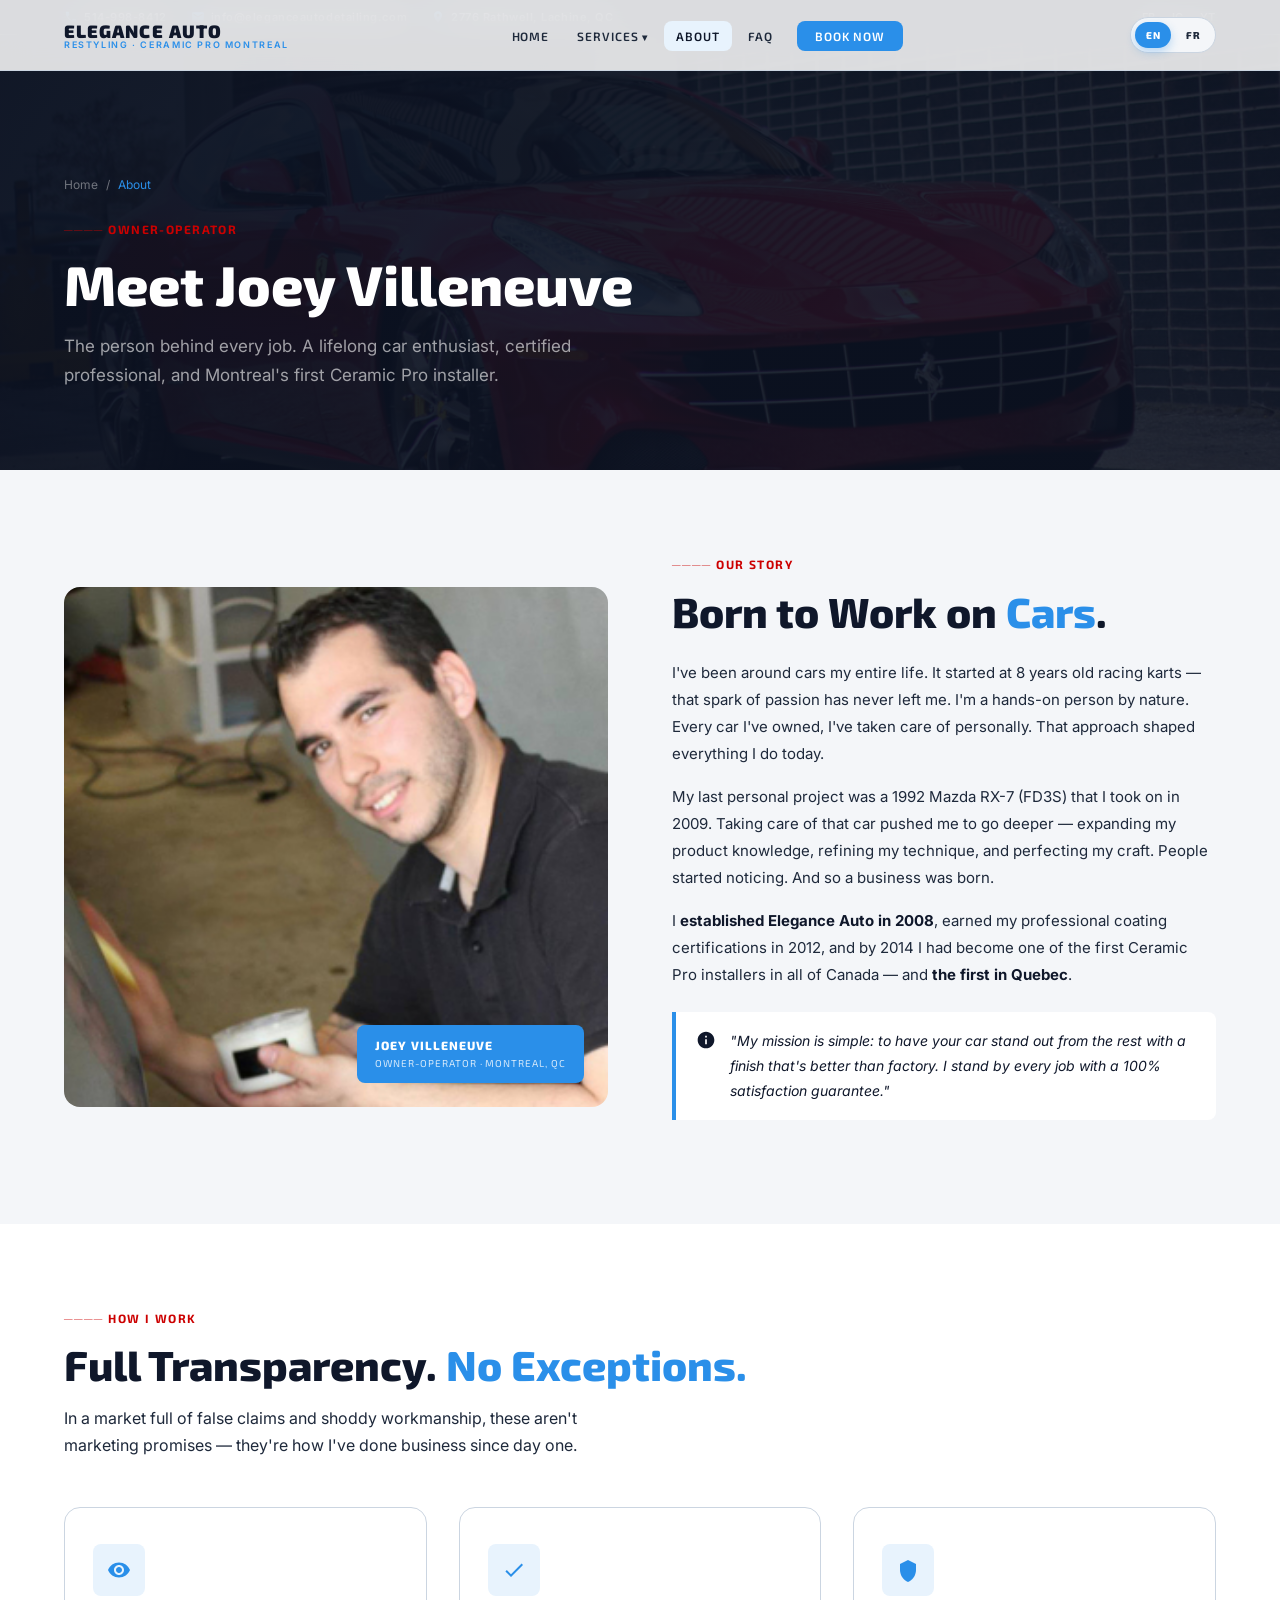
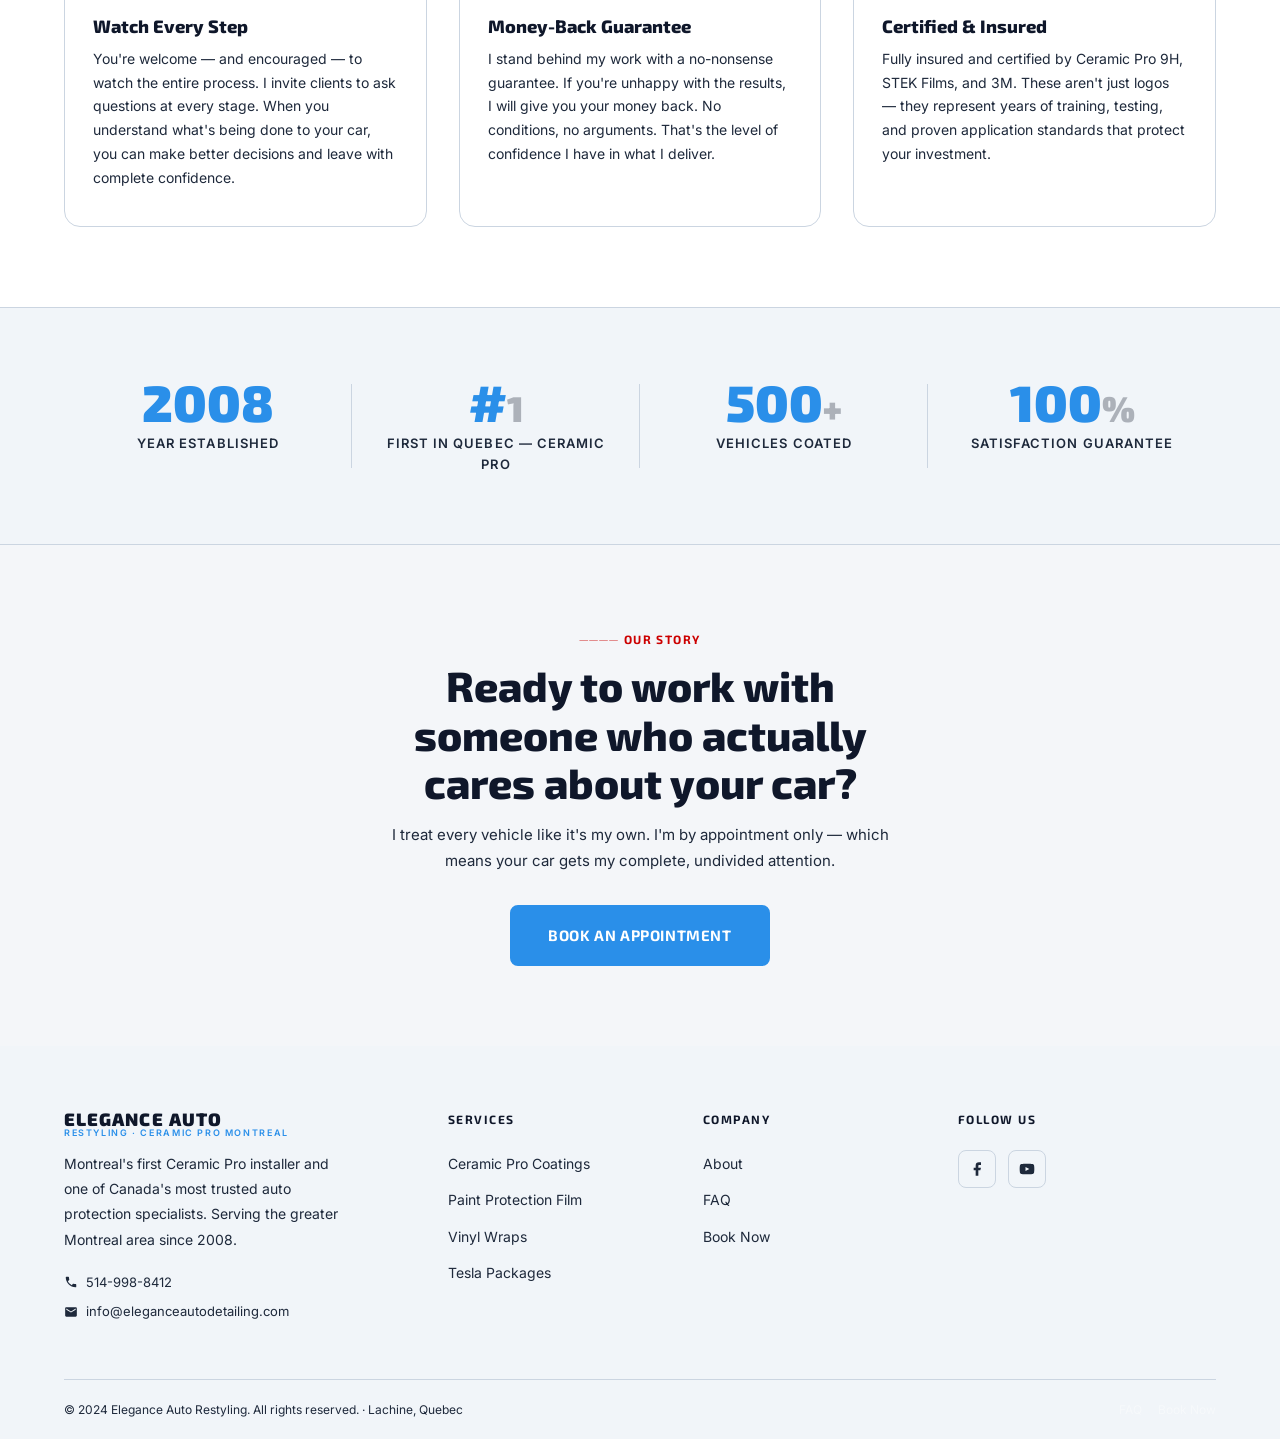
==== commit 09e13f35: "Fix broken images by moving assets locally and updating relative paths" ====
--- a/about.html
+++ b/about.html
@@ -85,7 +85,7 @@
 
   <!-- PAGE HERO -->
   <div class="page-hero">
-    <div class="page-hero-bg" style="background-image: url('http://www.eleganceautodetailing.com/uploads/6/9/9/3/6993360/ferrari-ff-9_1_orig.jpg');"></div>
+    <div class="page-hero-bg" style="background-image: url('images/hero-ferrari.jpg');"></div>
     <div class="page-hero-gradient"></div>
     <div class="container">
       <div class="page-hero-content">
@@ -102,7 +102,7 @@
     <div class="container">
       <div class="about-grid">
         <div class="about-image-wrap">
-          <img src="https://eleganceautodetailing-french.weebly.com/uploads/6/9/9/3/6993360/1874423.jpg?296" alt="Joey Villeneuve — Owner, Elegance Auto Restyling" />
+          <img src="images/joey-villeneuve.jpg" alt="Joey Villeneuve — Owner, Elegance Auto Restyling" />
           <div class="about-badge">
             <span data-i18n="story_badge_name">Joey Villeneuve</span><br>
             <span style="font-weight:400;font-size:10px;opacity:0.8;" data-i18n="about_badge_sub">Owner-Operator · Montreal, QC</span>
